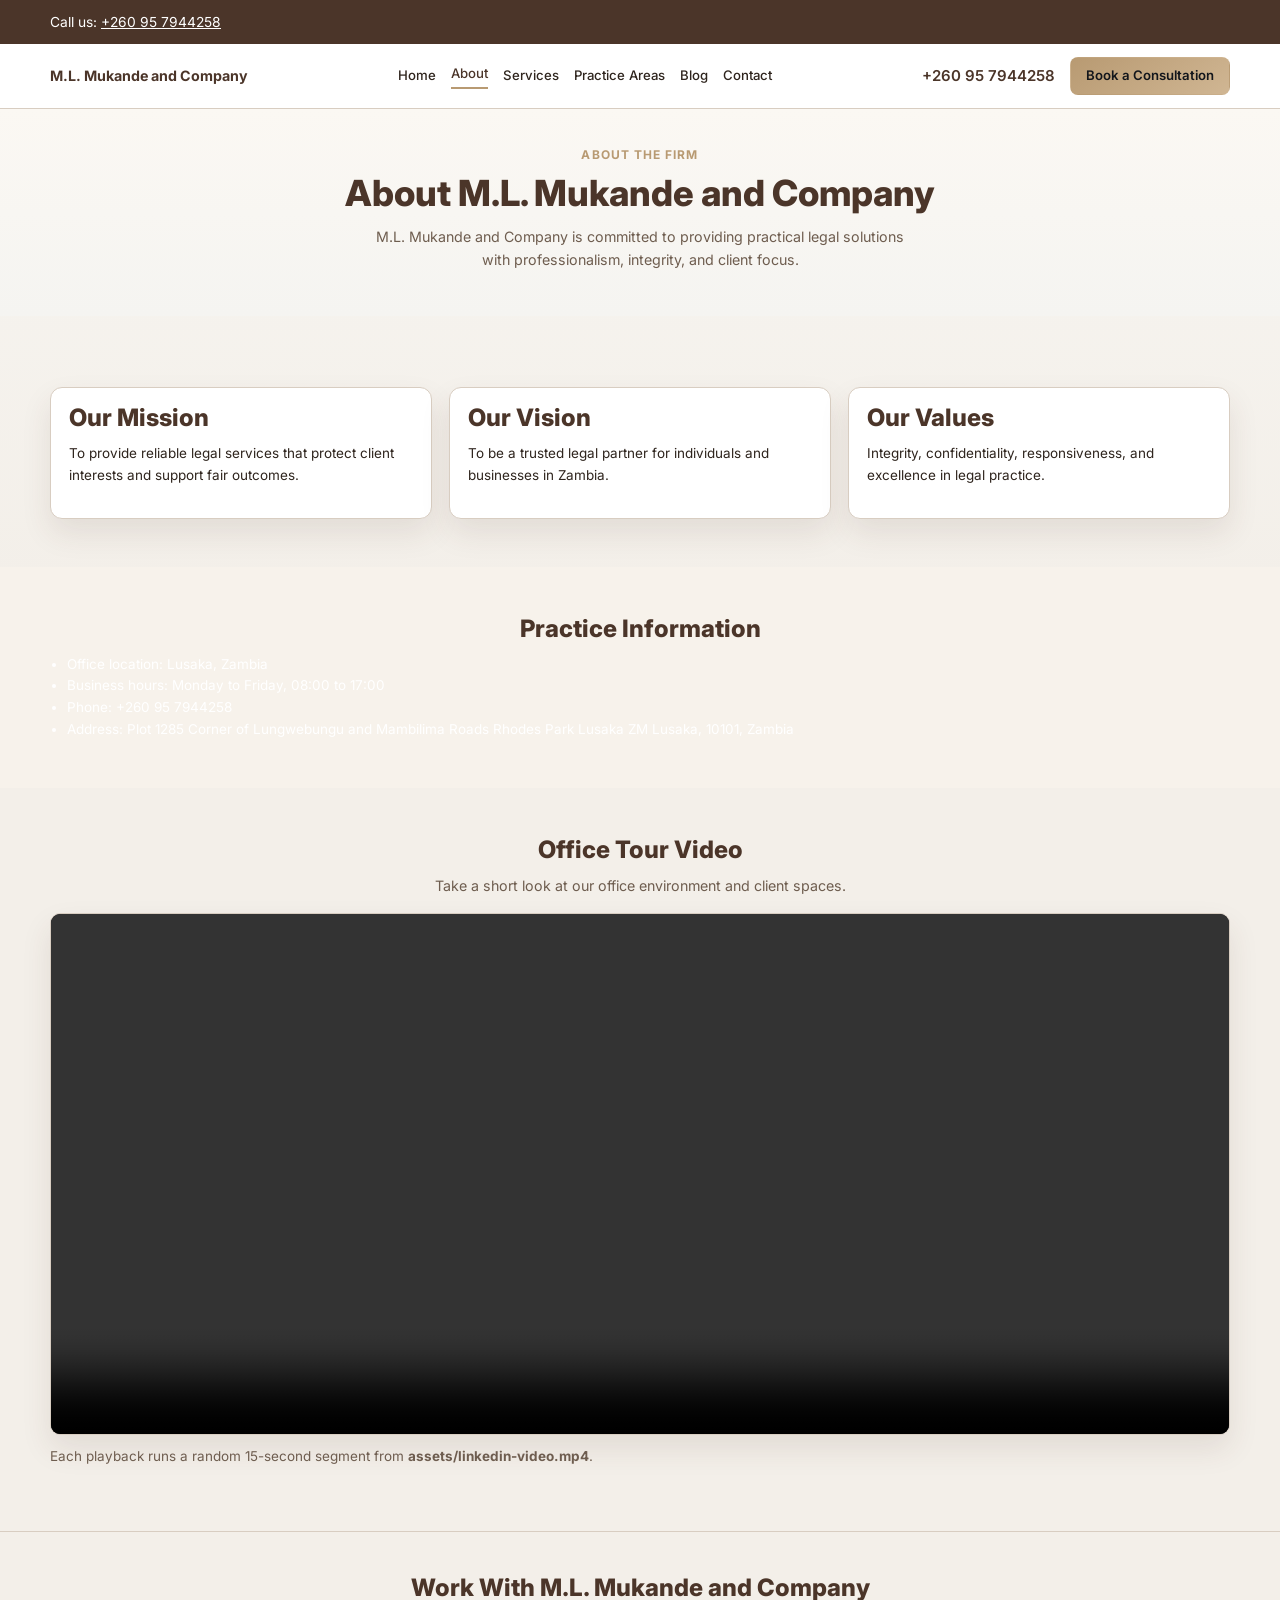
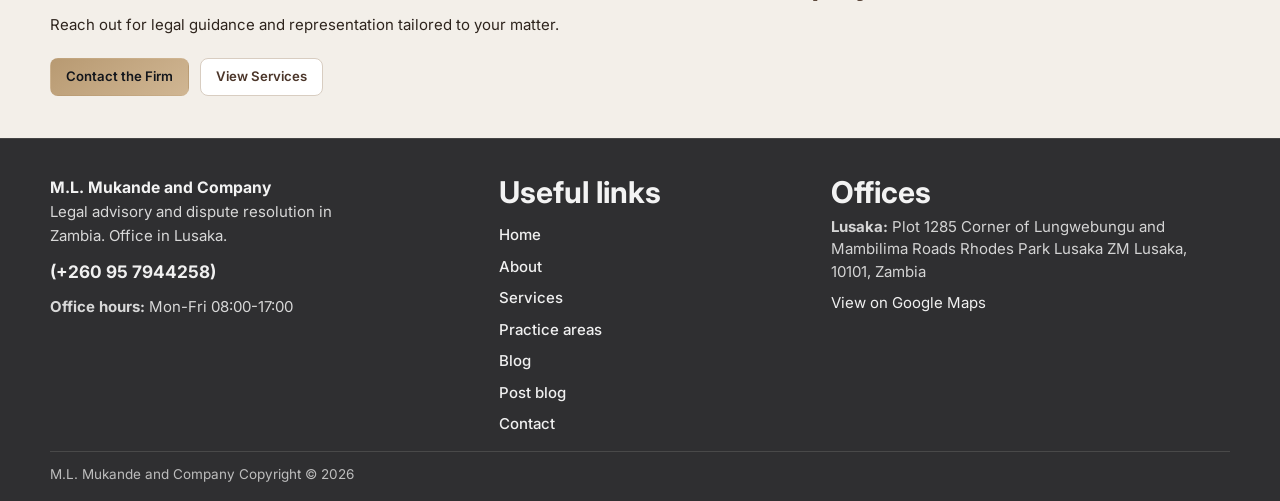
==== about.html @ 481af357 "Create dedicated M.L. Mukande and Company website. Clone the legal site structure into a separate pr" ====
﻿<!doctype html>
<html lang="en">
<head>
  <meta charset="UTF-8">
  <meta name="viewport" content="width=device-width, initial-scale=1.0">
  <title>About | M.L. Mukande and Company</title>
  <meta name="description" content="Learn about M.L. Mukande and Company and our legal practice in Lusaka, Zambia.">
  <link rel="stylesheet" href="./styles.css">
</head>
<body>
  <a class="skip-link" href="#main-content">Skip to main content</a>

  <div class="top-contact-bar">
    <div class="container top-contact-inner">
      <p>Call us: <a href="tel:+260957944258">+260 95 7944258</a></p>
    </div>
  </div>

  <header class="site-header">
    <div class="container header-inner">
      <a href="./index.html" class="logo" aria-label="M.L. Mukande and Company home">
        <span>M.L. Mukande and Company</span>
      </a>
      <button class="menu-toggle" aria-expanded="false" aria-controls="primary-nav">Menu</button>
      <nav class="primary-nav" id="primary-nav" aria-label="Primary">
        <a href="./index.html">Home</a>
        <a class="active" href="./about.html">About</a>
        <a href="./services.html">Services</a>
        <a href="./practice-areas.html">Practice Areas</a>
        <a href="./blog.html">Blog</a>
        <a href="./contact.html">Contact</a>
      </nav>
      <div class="header-actions">
        <a class="phone-link" href="tel:+260957944258">+260 95 7944258</a>
        <a class="btn btn-primary" href="./contact.html#contact-form-panel">Book a Consultation</a>
      </div>
    </div>
  </header>

  <main id="main-content">
    <section class="section page-hero">
      <div class="container">
        <p class="eyebrow">About The Firm</p>
        <h1>About M.L. Mukande and Company</h1>
        <p class="hero-support">M.L. Mukande and Company is committed to providing practical legal solutions with professionalism, integrity, and client focus.</p>
      </div>
    </section>

    <section class="section">
      <div class="container card-grid">
        <article class="info-card">
          <h2>Our Mission</h2>
          <p>To provide reliable legal services that protect client interests and support fair outcomes.</p>
        </article>
        <article class="info-card">
          <h2>Our Vision</h2>
          <p>To be a trusted legal partner for individuals and businesses in Zambia.</p>
        </article>
        <article class="info-card">
          <h2>Our Values</h2>
          <p>Integrity, confidentiality, responsiveness, and excellence in legal practice.</p>
        </article>
      </div>
    </section>

    <section class="section section-muted">
      <div class="container">
        <h2>Practice Information</h2>
        <ul class="feature-list">
          <li>Office location: Lusaka, Zambia</li>
          <li>Business hours: Monday to Friday, 08:00 to 17:00</li>
          <li>Phone: +260 95 7944258</li>
          <li>Address: Plot 1285 Corner of Lungwebungu and Mambilima Roads Rhodes Park Lusaka ZM Lusaka, 10101, Zambia</li>
        </ul>
      </div>
    </section>

    <section class="section" id="about-office-tour">
      <div class="container">
        <h2>Office Tour Video</h2>
        <p class="hero-support">Take a short look at our office environment and client spaces.</p>
        <div class="video-panel">
          <video class="office-tour-video" controls muted playsinline preload="metadata">
            <source src="./assets/linkedin-video.mp4" type="video/mp4">
            Your browser does not support HTML5 video playback.
          </video>
        </div>
        <p class="video-note">Each playback runs a random 15-second segment from <strong>assets/linkedin-video.mp4</strong>.</p>
      </div>
    </section>

    <section class="section final-cta">
      <div class="container final-cta-inner">
        <h2>Work With M.L. Mukande and Company</h2>
        <p>Reach out for legal guidance and representation tailored to your matter.</p>
        <div class="hero-cta-group">
          <a class="btn btn-primary" href="./contact.html#contact-form-panel">Contact the Firm</a>
          <a class="btn btn-secondary" href="./services.html">View Services</a>
        </div>
      </div>
    </section>
  </main>

  <footer class="site-footer">
    <div class="container footer-grid">
      <div class="footer-brand">
        <a href="./index.html" class="logo">
          <span>M.L. Mukande and Company</span>
        </a>
        <p>Legal advisory and dispute resolution in Zambia. Office in Lusaka.</p>
        <p class="footer-contact-strong"><a href="tel:+260957944258">(+260 95 7944258)</a></p>
        <p class="footer-contact-item"><strong>Office hours:</strong> Mon-Fri 08:00-17:00</p>
      </div>
      <nav class="footer-links" aria-label="Useful links">
        <h3 class="footer-title">Useful links</h3>
        <a href="./index.html">Home</a>
        <a href="./about.html">About</a>
        <a href="./services.html">Services</a>
        <a href="./practice-areas.html">Practice areas</a>
        <a href="./blog.html">Blog</a>
        <a href="./post-blog.html">Post blog</a>
        <a href="./contact.html">Contact</a>
      </nav>
      <div class="footer-offices">
        <h3 class="footer-title">Offices</h3>
        <p class="footer-contact-item"><strong>Lusaka:</strong> Plot 1285 Corner of Lungwebungu and Mambilima Roads Rhodes Park Lusaka ZM Lusaka, 10101, Zambia</p>
        <p class="footer-contact-item"><a href="https://www.google.com/maps/place/M.L.+Mukande+and+Company/data=!4m7!3m6!1s0x19408b99202123a7:0xde2181cd76dab82d!8m2!3d-15.4066739!4d28.3031119!16s%2Fg%2F11n5r_1ypg!19sChIJpyMhIJmLQBkRLbjads2BId4" target="_blank" rel="noopener noreferrer">View on Google Maps</a></p>
      </div>
    </div>
    <div class="container footer-bottom">
      <p class="disclaimer">M.L. Mukande and Company Copyright &copy; 2026</p>
    </div>
  </footer>

  <script src="./site.js"></script>
</body>
</html>
---- styles.css ----
@import url("https://fonts.googleapis.com/css2?family=Inter:wght@400;500;600;700;800&display=swap");

:root {
  --bg: #f3efe9;
  --surface: #ffffff;
  --surface-muted: #f7f2eb;
  --text: #2e241d;
  --text-muted: #6e5d4f;
  --border: #d8cdc1;
  --brand: #4b3529;
  --brand-soft: #6a4d38;
  --gold: #b89a72;
  --gold-soft: #d0b693;
  --radius: 12px;
  --shadow: 0 14px 30px rgba(75, 53, 41, 0.1);
}

*,
*::before,
*::after {
  box-sizing: border-box;
}

html {
  scroll-behavior: smooth;
  font-size: 15px;
}

body {
  margin: 0;
  font-family: "Inter", "Segoe UI", Tahoma, Geneva, Verdana, sans-serif;
  color: var(--text);
  background: linear-gradient(180deg, #f8f6f2 0%, var(--bg) 28%);
  line-height: 1.6;
}

.container {
  width: min(1180px, 94%);
  margin-inline: auto;
}

.skip-link {
  position: absolute;
  left: -9999px;
  top: 0;
}

.skip-link:focus {
  left: 1rem;
  top: 1rem;
  background: #fff;
  color: var(--brand);
  border: 1px solid var(--brand);
  border-radius: 8px;
  padding: 0.55rem 0.8rem;
}

a {
  color: var(--brand-soft);
}

a:focus-visible,
button:focus-visible,
input:focus-visible,
textarea:focus-visible {
  outline: 2px solid var(--gold);
  outline-offset: 2px;
}

.top-contact-bar {
  background: var(--brand);
  color: #fff;
  font-size: 0.92rem;
}

.top-contact-inner {
  min-height: 44px;
  display: flex;
  align-items: center;
}

.top-contact-inner p {
  margin: 0;
}

.top-contact-inner a {
  color: #fff;
}

.site-header {
  position: sticky;
  top: 0;
  z-index: 10;
  background: rgba(255, 255, 255, 0.96);
  backdrop-filter: blur(8px);
  border-bottom: 1px solid var(--border);
}

.header-inner {
  display: flex;
  align-items: center;
  justify-content: space-between;
  gap: 1rem;
  min-height: 64px;
}

.logo {
  display: inline-flex;
  align-items: center;
  gap: 0.5rem;
  text-decoration: none;
  color: var(--brand);
  font-weight: 700;
  font-size: 0.95rem;
}

.logo-mark {
  width: 40px;
  height: 40px;
  object-fit: contain;
  border-radius: 6px;
  background: #fff;
  flex: 0 0 auto;
}

.primary-nav {
  display: none;
  gap: 1rem;
  font-size: 0.88rem;
}

.primary-nav a,
.footer-links a {
  text-decoration: none;
  color: var(--text);
  font-weight: 500;
}

.primary-nav a.active {
  color: var(--brand);
  border-bottom: 2px solid var(--gold);
  padding-bottom: 0.2rem;
}

.menu-toggle {
  border: 1px solid var(--border);
  background: #fff;
  color: var(--text);
  padding: 0.55rem 0.82rem;
  border-radius: 8px;
}

.header-actions {
  display: none;
  align-items: center;
  gap: 1rem;
}

.phone-link {
  color: var(--brand);
  text-decoration: none;
  font-weight: 600;
  white-space: nowrap;
}

.btn {
  display: inline-flex;
  justify-content: center;
  align-items: center;
  min-height: 38px;
  padding: 0.5rem 1rem;
  border-radius: 8px;
  text-decoration: none;
  font-weight: 600;
  font-size: 0.88rem;
  border: 1px solid transparent;
  cursor: pointer;
  transition: 180ms ease;
}

.btn-primary {
  background: linear-gradient(145deg, var(--gold), var(--gold-soft));
  color: #13161c;
}

.btn-secondary {
  background: #fff;
  color: var(--brand);
  border-color: var(--border);
}

.btn-primary:hover,
.btn-secondary:hover {
  transform: translateY(-1px);
}

.section {
  padding: 3.2rem 0;
}

.section-muted {
  background: var(--surface-muted);
}

h1,
h2,
h3 {
  margin: 0 0 0.75rem;
  line-height: 1.15;
  font-weight: 800;
  color: var(--brand);
}

main h1,
main h2 {
  text-align: center;
}

main .hero-copy h1,
main .hero-copy .eyebrow,
main .hero-copy .hero-support,
main .page-hero .eyebrow,
main .page-hero .hero-support,
main .section > .container > .hero-support {
  text-align: center;
  margin-inline: auto;
}

main .hero-card h2,
main .info-card h2,
main .info-card h3,
main .contact-panel h2,
main .blog-card h2 {
  text-align: left;
}

h1 {
  font-size: clamp(1.7rem, 3.5vw, 2.4rem);
}

h2 {
  font-size: clamp(1.15rem, 2.2vw, 1.6rem);
}

h3 {
  font-size: 0.95rem;
}

p {
  margin: 0 0 1rem;
}

.eyebrow {
  color: var(--gold);
  text-transform: uppercase;
  letter-spacing: 0.09em;
  font-size: 0.8rem;
  font-weight: 700;
  margin-bottom: 0.6rem;
}

.hero {
  background-image:
    linear-gradient(112deg, rgba(0, 0, 0, 0.62), rgba(0, 0, 0, 0.45)),
    url("./assets/Background.jpg");
  background-size: cover;
  background-position: center;
  background-repeat: no-repeat;
  color: #f8f6f2;
  min-height: 100vh;
}

.hero.section {
  padding: 0;
}

.hero .container {
  min-height: 100vh;
  display: grid;
  align-items: center;
  padding-top: clamp(5.5rem, 10vh, 7.5rem);
  padding-bottom: clamp(2.5rem, 6vh, 4rem);
}

.hero h1,
.hero h2,
.hero h3 {
  color: #fff;
}

.hero-support {
  color: var(--text-muted);
  max-width: 60ch;
  font-size: 0.95rem;
}

.hero .hero-support {
  color: #ffffff;
}

.hero-grid {
  display: grid;
  grid-template-columns: 1fr;
  gap: 1.4rem;
  align-items: center;
  min-height: min(720px, calc(100vh - 10rem));
}

.hero-copy {
  display: flex;
  flex-direction: column;
  align-items: center;
  justify-content: center;
  max-width: 760px;
  margin-inline: auto;
}

.hero-copy .hero-cta-group {
  justify-content: center;
}

.hero-card,
.info-card,
.contact-panel {
  background: var(--surface);
  border: 1px solid var(--border);
  border-radius: var(--radius);
  box-shadow: var(--shadow);
}

.hero-card {
  padding: 1.5rem;
  background: rgba(255, 255, 255, 0.08);
  border-color: rgba(255, 255, 255, 0.18);
  box-shadow: none;
  width: min(100%, 360px);
  margin-inline: auto;
}

.hero-card h2 {
  color: #fff;
}

.feature-list {
  margin: 0.5rem 0 0;
  padding-left: 1.1rem;
  color: #ffffff;
  font-size: 0.9rem;
}

.hero-cta-group {
  display: flex;
  flex-wrap: wrap;
  gap: 0.75rem;
  margin-top: 1.4rem;
}

.card-grid {
  margin-top: 1.5rem;
  display: grid;
  grid-template-columns: 1fr;
  gap: 1.15rem;
}

.info-card {
  padding: 1.1rem 1.2rem;
  font-size: 0.9rem;
}

.issues-grid {
  margin-top: 1.4rem;
  display: grid;
  grid-template-columns: 1fr;
  gap: 0.75rem;
  padding: 0;
}

.issue-item {
  list-style: none;
  background: #fff;
  border: 1px solid var(--border);
  border-radius: 10px;
  padding: 0.72rem 0.84rem;
  font-weight: 500;
  color: #4f3d30;
}

.issues-actions {
  display: grid;
  grid-template-columns: 1fr;
  gap: 0.9rem;
  margin-top: 1.25rem;
}

.issues-search {
  width: 100%;
  border: 1px solid var(--border);
  border-radius: 10px;
  padding: 0.68rem 0.75rem;
  font: inherit;
  background: #fff;
}

.blog-toolbar {
  display: flex;
  flex-wrap: wrap;
  gap: 0.75rem;
  margin-bottom: 1rem;
}

.blog-grid {
  display: grid;
  grid-template-columns: 1fr;
  gap: 1rem;
}

.blog-card {
  background: #fff;
  border: 1px solid var(--border);
  border-radius: var(--radius);
  box-shadow: var(--shadow);
  overflow: hidden;
}

.blog-card-content {
  padding: 1rem 1.1rem;
}

.blog-meta {
  font-size: 0.82rem;
  color: var(--text-muted);
  font-weight: 600;
  margin-bottom: 0.45rem;
}

.blog-card-image {
  width: 100%;
  max-height: 320px;
  object-fit: cover;
}

.blog-details summary {
  cursor: pointer;
  color: var(--brand-soft);
  font-weight: 600;
  margin-bottom: 0.6rem;
}

.form-status {
  margin-top: 0.6rem;
  font-size: 0.9rem;
  color: var(--brand-soft);
  font-weight: 600;
}

.page-hero {
  padding-top: 2.4rem;
  padding-bottom: 2rem;
  background: linear-gradient(180deg, #fbf8f3 0%, #f5f4f1 100%);
}

.steps-list {
  margin: 1rem 0 0;
  padding-left: 1.2rem;
  max-width: 70ch;
}

.steps-list li {
  margin-bottom: 0.7rem;
}

.contact-grid {
  display: grid;
  grid-template-columns: 1fr;
  gap: 1.4rem;
}

.contact-panel {
  padding: 1.45rem;
}

.contact-form {
  display: grid;
  gap: 0.62rem;
}

.contact-form label {
  font-weight: 600;
}

.contact-form input,
.contact-form textarea {
  width: 100%;
  border: 1px solid var(--border);
  border-radius: 10px;
  padding: 0.7rem 0.75rem;
  font: inherit;
}

.map-frame {
  margin-top: 1rem;
  border: 1px solid var(--border);
  border-radius: 10px;
  overflow: hidden;
  box-shadow: var(--shadow);
  background: #fff;
}

.map-frame iframe {
  width: 100%;
  min-height: 320px;
  border: 0;
}

.video-panel {
  margin-top: 1rem;
  background: #fff;
  border: 1px solid var(--border);
  border-radius: 10px;
  box-shadow: var(--shadow);
  overflow: hidden;
}

.office-tour-video {
  width: 100%;
  max-height: 520px;
  display: block;
  background: #000;
}

.video-note {
  margin-top: 0.75rem;
  font-size: 0.9rem;
  color: var(--text-muted);
}

.calendly-inline-widget {
  margin-top: 1rem;
  border: 1px solid var(--border);
  border-radius: 10px;
  box-shadow: var(--shadow);
  background: #fff;
  overflow: hidden;
}

.section-cta-inline {
  margin-top: 1.1rem;
}

.final-cta {
  border-top: 1px solid var(--border);
  padding-top: 2.8rem;
  padding-bottom: 2.8rem;
}

.site-footer {
  border-top: 1px solid #454545;
  background: #2f2f31;
  color: #ececec;
  padding: 2.4rem 0 1rem;
}

.footer-grid {
  display: grid;
  gap: 1.8rem;
  grid-template-columns: 1fr;
}

.footer-links {
  display: flex;
  flex-direction: column;
  gap: 0.5rem;
}

.site-footer .logo {
  color: #f3f3f3;
  font-size: 1.05rem;
}

.site-footer .logo-mark {
  width: 34px;
  height: 34px;
}

.footer-title {
  color: #f3f3f3;
  margin-bottom: 0.45rem;
  font-size: 2rem;
  font-weight: 700;
}

.footer-contact-item {
  margin-bottom: 0.55rem;
  color: #d4d4d4;
  line-height: 1.5;
}

.footer-brand p {
  color: #d8d8d8;
  margin-bottom: 0.7rem;
  max-width: 34ch;
}

.footer-contact-strong {
  font-size: 1.15rem;
  font-weight: 700;
}

.footer-contact-strong a {
  color: #f3f3f3;
  text-decoration: underline;
}

.site-footer a {
  color: #f0f0f0;
  text-decoration: none;
}

.site-footer a:hover {
  color: #ffffff;
  text-decoration: underline;
}

.footer-bottom {
  border-top: 1px solid #494949;
  margin-top: 1rem;
  padding-top: 0.8rem;
  text-align: left;
}

.disclaimer {
  margin: 0;
  color: #bdbdbd;
  font-size: 0.9rem;
}

.primary-nav.nav-open {
  display: flex;
  flex-direction: column;
  position: absolute;
  left: 3%;
  right: 3%;
  top: 84px;
  background: #fff;
  border: 1px solid var(--border);
  border-radius: var(--radius);
  padding: 0.85rem;
  box-shadow: var(--shadow);
}

@media (min-width: 760px) {
  .menu-toggle {
    display: none;
  }

  .primary-nav {
    display: flex;
    align-items: center;
  }

  .header-actions {
    display: flex;
  }

  .hero-grid {
    grid-template-columns: 1fr 360px;
    gap: 2.4rem;
  }

  .hero-card {
    justify-self: end;
    margin-inline: 0;
  }

  .card-grid {
    grid-template-columns: repeat(2, minmax(0, 1fr));
  }

  .contact-grid {
    grid-template-columns: 1fr 1.05fr;
  }

  .issues-grid {
    grid-template-columns: repeat(2, minmax(0, 1fr));
  }

  .issues-actions {
    grid-template-columns: 1fr auto;
    align-items: center;
  }

  .blog-grid {
    grid-template-columns: repeat(2, minmax(0, 1fr));
  }

  .footer-grid {
    grid-template-columns: 1.25fr 0.9fr 1.2fr;
    column-gap: 2.2rem;
    align-items: start;
  }
}

@media (min-width: 1024px) {
  .card-grid {
    grid-template-columns: repeat(3, minmax(0, 1fr));
  }

  .issues-grid {
    grid-template-columns: repeat(3, minmax(0, 1fr));
  }

  .blog-grid {
    grid-template-columns: repeat(3, minmax(0, 1fr));
  }
}
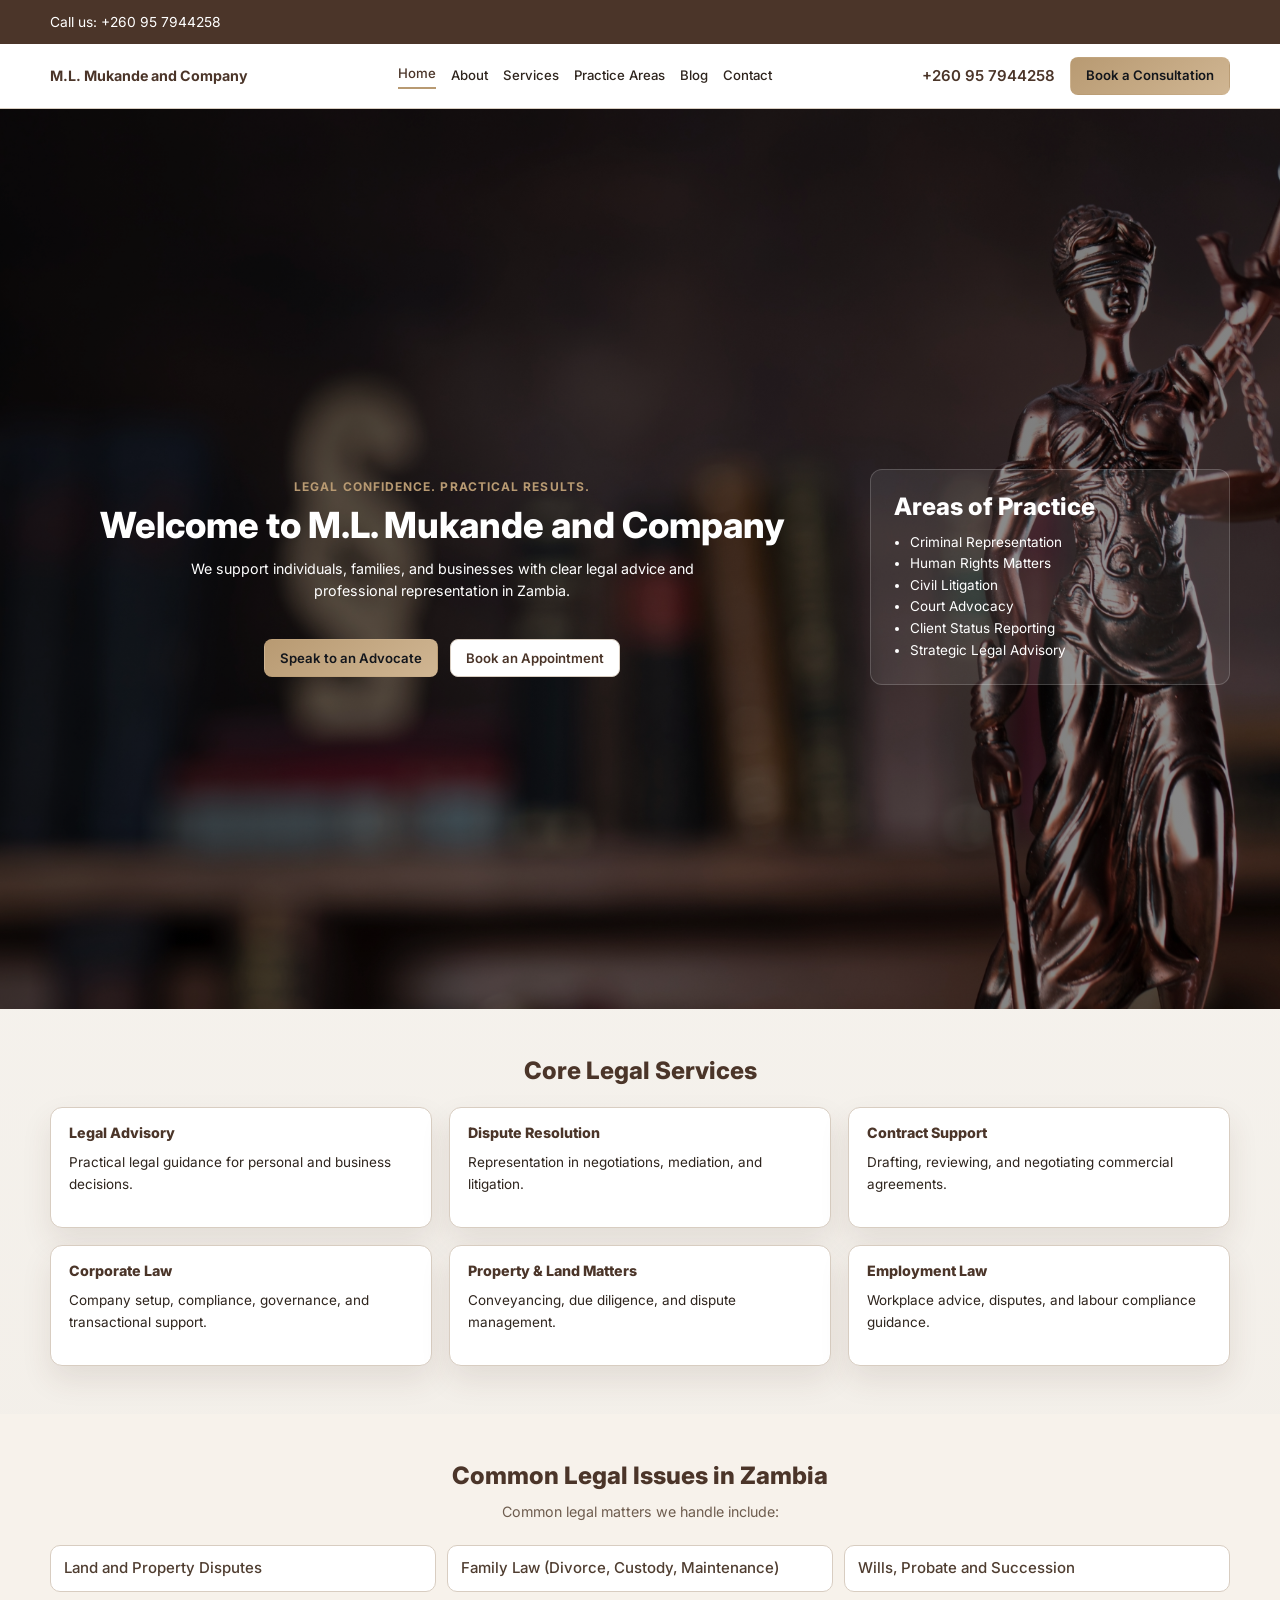
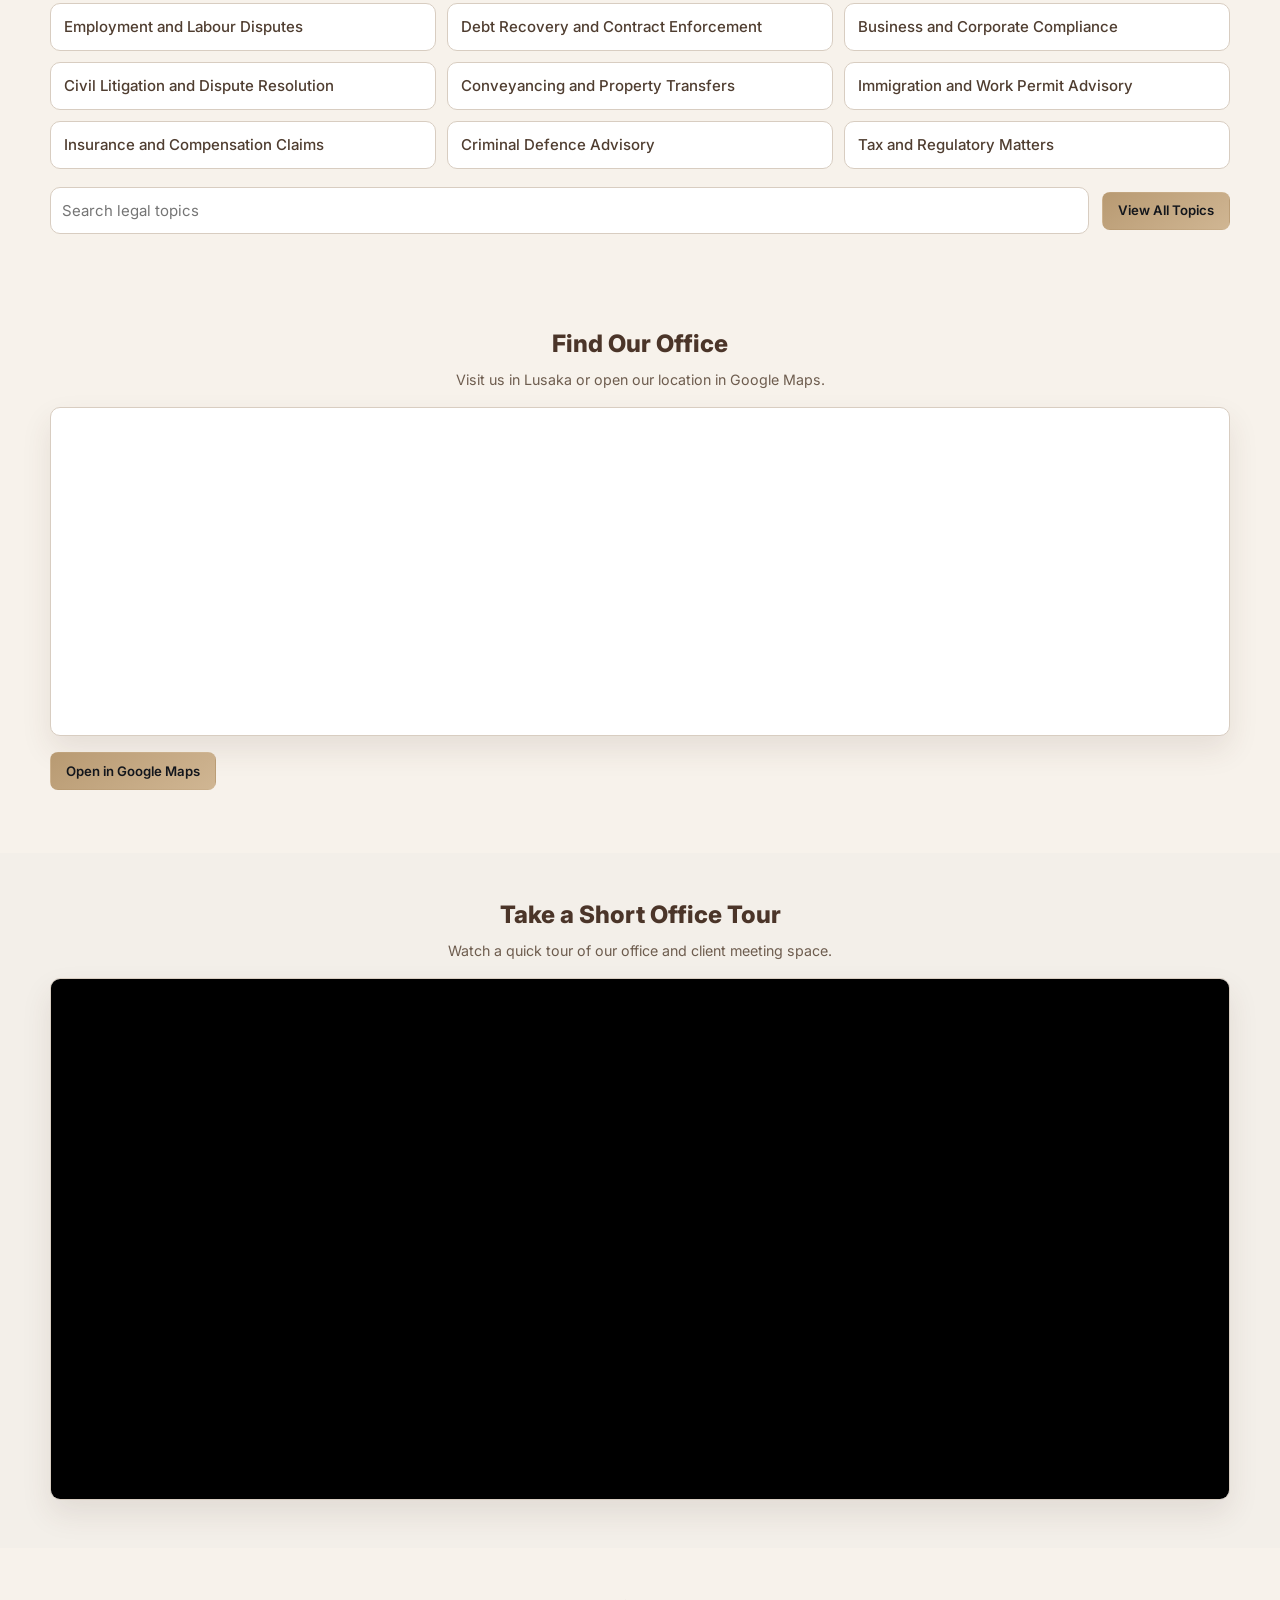
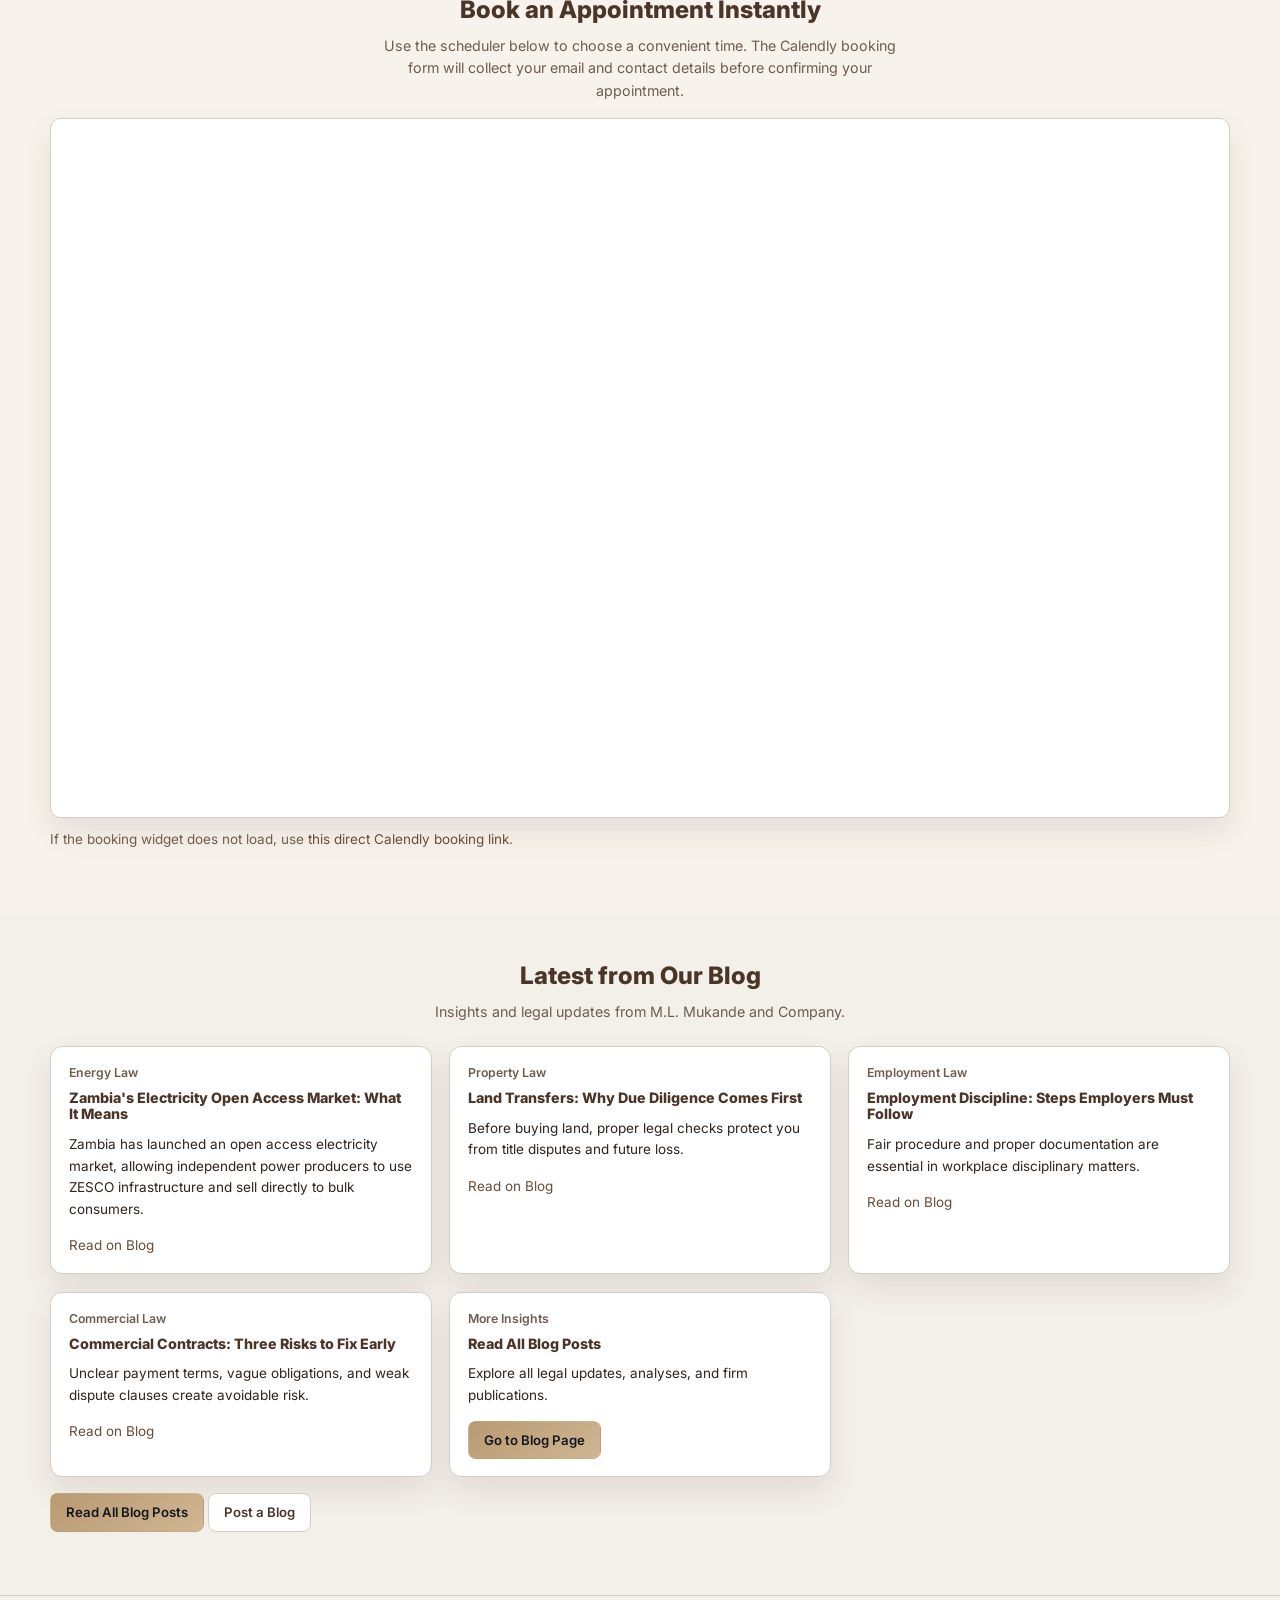
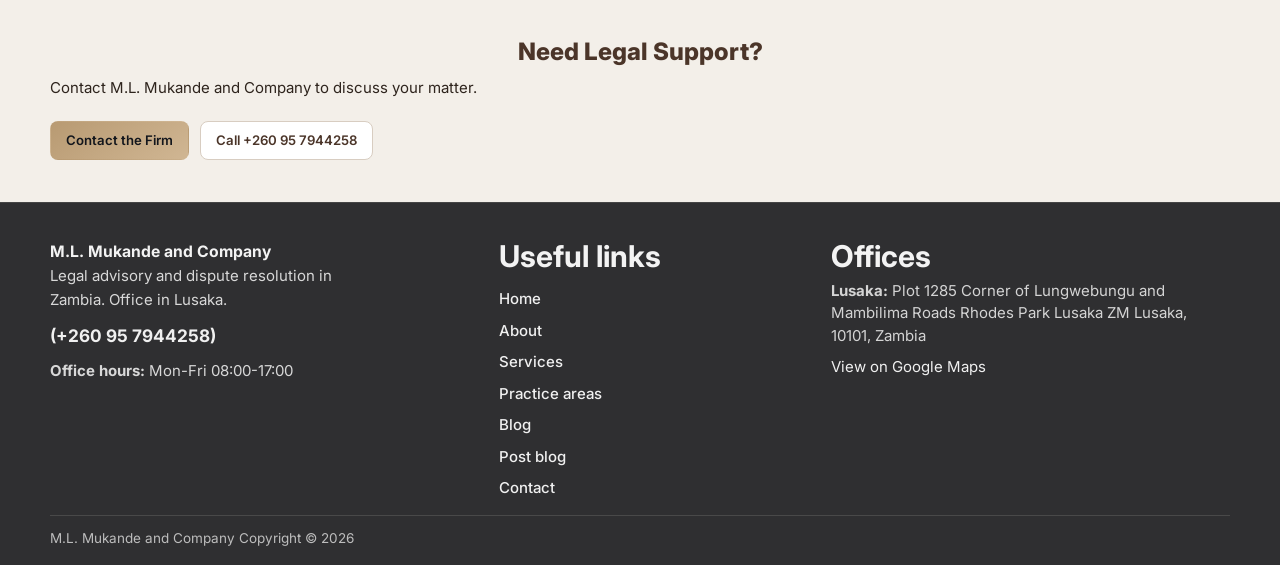
==== commit e1210d7d: "Keep locked UI fully visible. Remove the random clip note text and preserve full header/footer layou" ====
--- a/about.html
+++ b/about.html
@@ -85,7 +85,6 @@
             Your browser does not support HTML5 video playback.
           </video>
         </div>
-        <p class="video-note">Each playback runs a random 15-second segment from <strong>assets/linkedin-video.mp4</strong>.</p>
       </div>
     </section>
 
--- a/styles.css
+++ b/styles.css
@@ -634,6 +634,14 @@
   font-size: 0.9rem;
 }
 
+.is-disabled-control {
+  opacity: 1;
+  cursor: not-allowed !important;
+  pointer-events: none !important;
+  text-decoration: none !important;
+  filter: none !important;
+}
+
 .primary-nav.nav-open {
   display: flex;
   flex-direction: column;
